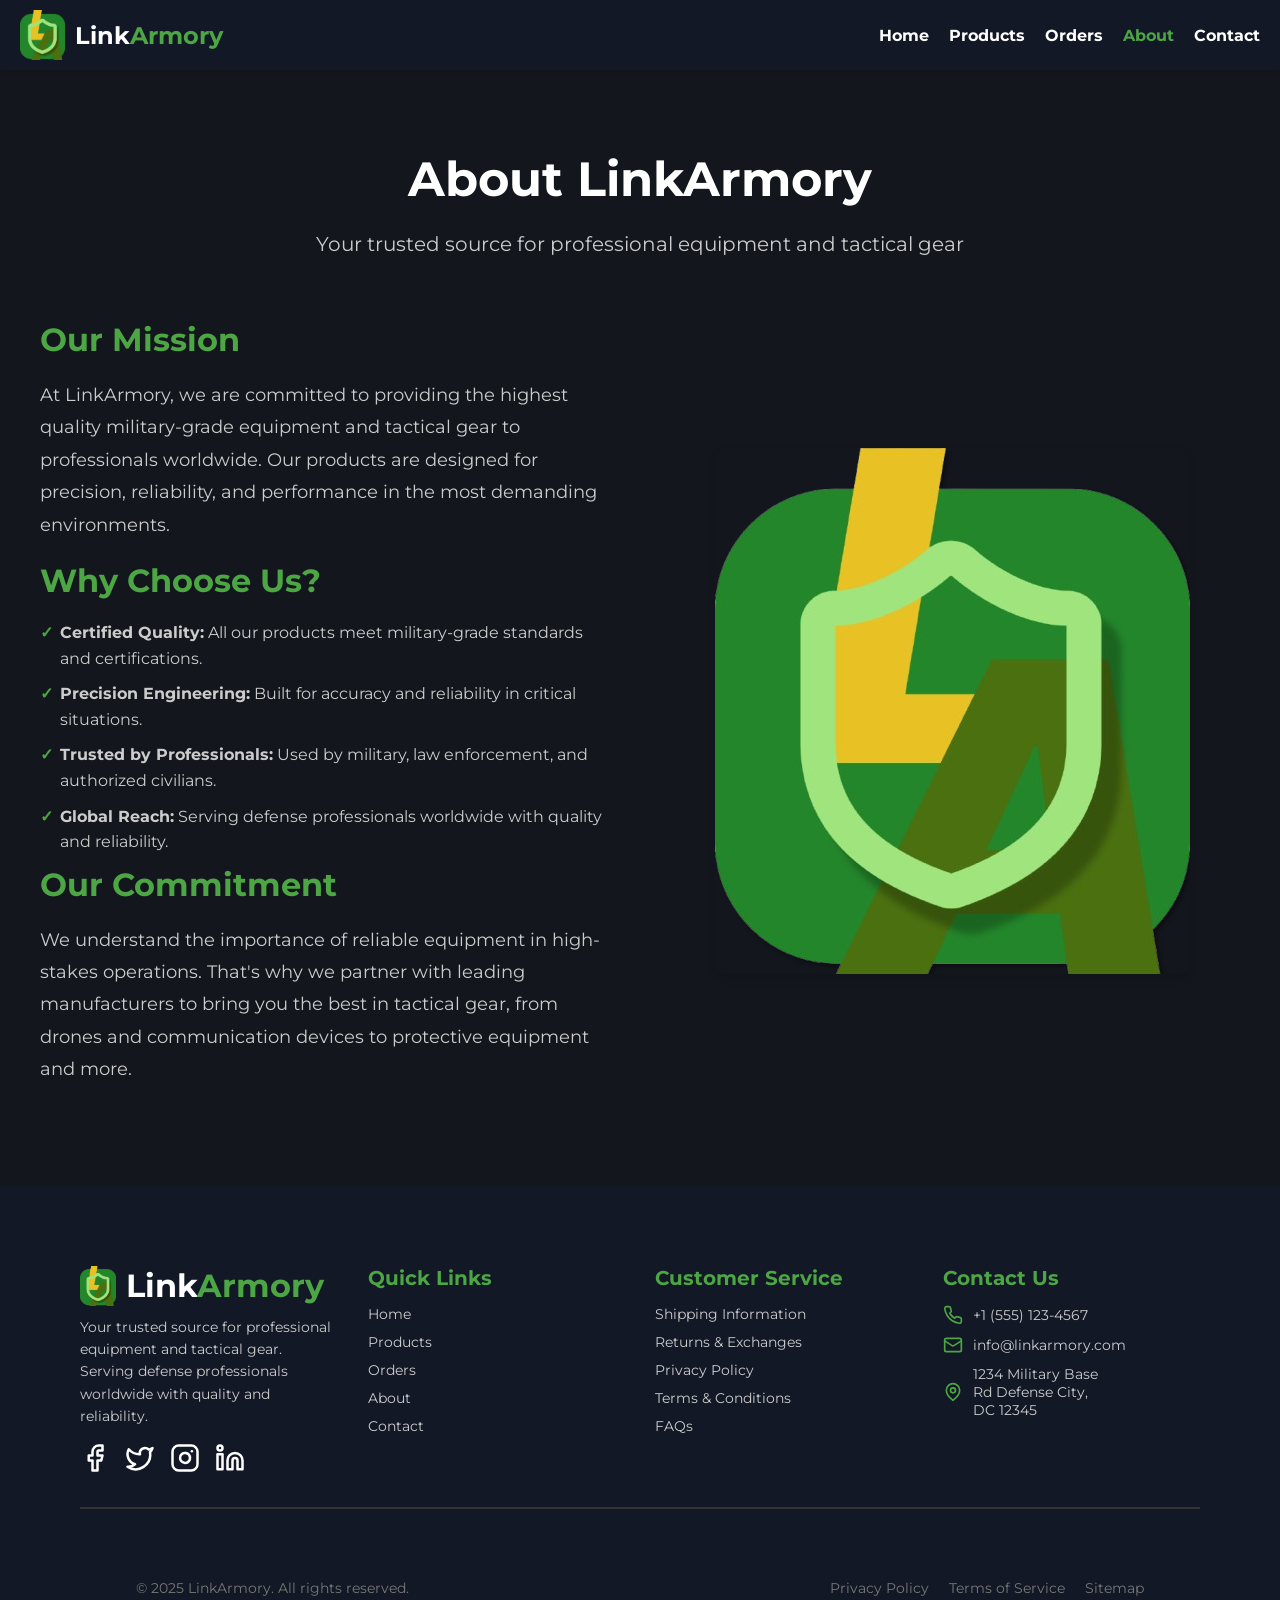
==== About.html @ ebdad71a "Updated Web" ====
<!DOCTYPE html>
<html lang="en">

<head>
    <meta charset="UTF-8">
    <meta name="viewport" content="width=device-width, initial-scale=1.0">
    <title>About - LinkArmory</title>
    <link rel="stylesheet" href="styles.css">
    <link rel="stylesheet" href="utility.css">
    <link rel="stylesheet" href="About.css">
</head>

<body>
    <nav class="navBar">
        <div class="logo">
            <img src="assets/Logo.png" alt="">
            <h1>Link<b>Armory</b></h1>
        </div>

        <!-- DESKTOP NAVIGATION MENU -->

        <ul class="nav-links">
            <li><a href="index.html">Home</a></li>
            <li><a href="Products.html">Products</a></li>
            <li><a href="Orders.html">Orders</a></li>
            <li><a href="About.html">About</a></li>
            <li><a href="Contact.html">Contact</a></li>
        </ul>

        <!-- MOBILE NAVIGATION MENU -->

        <ul class="mobile-nav-links">
            <li><a href="index.html">Home</a></li>
            <li><a href="Products.html">Products</a></li>
            <li><a href="Orders.html">Orders</a></li>
            <li><a href="About.html">About</a></li>
            <li><a href="Contact.html">Contact</a></li>
        </ul>

    </nav>

    <main class="aboutMain">
        <section class="aboutHero">
            <h1>About LinkArmory</h1>
            <p>Your trusted source for professional equipment and tactical gear</p>
        </section>

        <section class="aboutContent">
            <div class="aboutText">
                <h2>Our Mission</h2>
                <p>At LinkArmory, we are committed to providing the highest quality military-grade equipment and tactical gear to professionals worldwide. Our products are designed for precision, reliability, and performance in the most demanding environments.</p>

                <h2>Why Choose Us?</h2>
                <ul>
                    <li><strong>Certified Quality:</strong> All our products meet military-grade standards and certifications.</li>
                    <li><strong>Precision Engineering:</strong> Built for accuracy and reliability in critical situations.</li>
                    <li><strong>Trusted by Professionals:</strong> Used by military, law enforcement, and authorized civilians.</li>
                    <li><strong>Global Reach:</strong> Serving defense professionals worldwide with quality and reliability.</li>
                </ul>

                <h2>Our Commitment</h2>
                <p>We understand the importance of reliable equipment in high-stakes operations. That's why we partner with leading manufacturers to bring you the best in tactical gear, from drones and communication devices to protective equipment and more.</p>
            </div>
            <div class="aboutImage">
                <img src="assets/Logo.png" alt="LinkArmory Logo">
            </div>
        </section>
    </main>

    <footer class="footer">
        <div class="footerContent">
            <div class="footerSection">
                <div class="logo">
                    <img src="assets/Logo.png" alt="">
                    <h1>Link<b>Armory</b></h1>
                </div>
                <p>Your trusted source for professional equipment and tactical gear. Serving defense
                    professionals worldwide with quality and reliability.</p>
                <div class="mediahandles">
                    <a href="#"><img src="assets/facebook.svg" alt="Facebook"></a>
                    <a href="#"><img src="assets/twitter.svg" alt="Twitter"></a>
                    <a href="#"><img src="assets/instagram.svg" alt="Instagram"></a>
                    <a href="#"><img src="assets/linkedin.svg" alt="LinkedIn"></a>
                </div>
            </div>
            <div class="footerSection">
                <h2>Quick Links</h2>
                <ul>
                    <li><a href="index.html">Home</a></li>
                    <li><a href="Products.html">Products</a></li>
                    <li><a href="Orders.html">Orders</a></li>
                    <li><a href="About.html">About</a></li>
                    <li><a href="Contact.html">Contact</a></li>
                </ul>
            </div>
            <div class="footerSection">
                <h2>Customer Service</h2>
                <ul>
                    <li><a href="#">Shipping Information</a></li>
                    <li><a href="#">Returns & Exchanges</a></li>
                    <li><a href="#">Privacy Policy</a></li>
                    <li><a href="#">Terms & Conditions</a></li>
                    <li><a href="#">FAQs</a></li>
                </ul>
            </div>
            <div class="footerSection">
                <h2>Contact Us</h2>
                <ul>
                    <li><img src="assets/phone.svg" alt="">+1 (555) 123-4567</li>
                    <li><img src="assets/email.svg" alt="">info@linkarmory.com</li>
                    <li><img src="assets/location.svg" alt="">1234 Military Base Rd Defense City, DC 12345</li>
                </ul>
            </div>
        </div>
        <div class="splitFooter"></div>
        <div class="footerBottom">
            <p>&copy; 2025 LinkArmory. All rights reserved.</p>
            <div class="footerLinks">
                <a href="#">Privacy Policy</a>
                <a href="#">Terms of Service</a>
                <a href="#">Sitemap</a>
            </div>
        </div>
    </footer>

    <script src="nav.js"></script>

</body>

</html>
---- styles.css ----
@import url('https://fonts.googleapis.com/css2?family=Montserrat:wght@400;600;800&display=swap');


:root {
    --background-color: #121826;
    --card-color: #1b2237;
    --upbackground-color: #13161c;
    --Logofont-color: #4ca644;
    --font-color: #ffffff;
}

* {
    margin: 0;
    padding: 0;
    list-style: none;
}

body {
    /* font-family: Arial, Helvetica, sans-serif; */
    font-family: 'Montserrat', sans-serif;
    background-color: #071a01;
    color: var(--font-color);
    /* line-height: 1.6; */
}

.navBar {
    background-color: var(--background-color);
    color: var(--font-color);
    padding: 10px 20px;
    display: flex;
    position: sticky;
    top: 0;
    z-index: 1;
    justify-content: space-evenly;
    align-items: center;
    box-shadow: 0 2px 4px rgba(0, 0, 0, 0.1);
    cursor: context-menu;
}

.logo {
    display: flex;
    align-items: center;
}

.logo img {
    height: 50px;
    margin-right: 10px;
}

.logo h1 b {
    color: var(--Logofont-color);
}

.navBar .nav-links {
    display: flex;
    gap: 40px;
    list-style: none;
}

.navBar .nav-links li a {
    color: var(--font-color);
    text-decoration: none;
    font-weight: bold;
    transition: color 0.3s;
}

.navBar .nav-links li a:hover {
    color: var(--Logofont-color);
    transition: all 0.3s ease;
    /* text-decoration: underline; */
}

.navBar .nav-links li a.active {
    color: var(--Logofont-color);
}

.navBar .nav-links li a.active:hover {
    color: var(--Logofont-color);
}


.navBar .nav-icons {
    display: flex;
    align-items: center;
    gap: 20px;
    list-style: none;
}

.navBar .nav-icons li a {
    color: var(--font-color);
    text-decoration: none;
    font-weight: bold;
    transition: color 0.3s;
}

.navBar .nav-icons .Icon {
    cursor: pointer;

}

.navBar .nav-icons .Icon:hover {
    scale: 1.2;
    transition: all 0.3s ease;
}

.navBar .nav-icons .searchIcon {
    /* width: 10vw; */
    display: flex;
    align-items: center;
    gap: 10px;
    background-color: transparent;
    border: none;
    cursor: pointer;

}

.navBar .nav-icons .searchInput {
    background-color: transparent;
    border: 2px solid var(--Logofont-color);
    color: var(--font-color);
    padding: 6px 10px;
    border-radius: 20px;
    font-size: 14px;
    width: 200px;
    transition: width 0.4s ease-in-out;
}

.navBar .nav-icons .searchInput:focus {
    width: 300px;
    outline: none;
    border: 2px solid #09820d;
    transition: width 0.4s ease-in-out;

}

.navBar .nav-icons .addToCart {
    display: flex;
    align-items: center;
    cursor: pointer;
    position: relative;
}

.navBar .nav-icons .cartValue {
    background-color: var(--Logofont-color);
    color: var(--font-color);
    border: none;
    border-radius: 50%;
    width: 20px;
    height: 20px;
    font-size: 12px;
    font-weight: bold;
    display: flex;
    align-items: center;
    justify-content: center;
    position: relative;
    top: -10px;
    left: -10px;
}


.navBar .nav-icons .button {
    background-color: var(--Logofont-color);
    color: var(--font-color);
    border: 2px solid var(--Logofont-color);
    padding: 10px 20px;
    border-radius: 20px;
    display: flex;
    align-items: center;
    gap: 10px;
    cursor: pointer;
    font-weight: bold;
    transition: background-color 0.3s;
}

.navBar .nav-icons .button:hover {
    background-color: #09820d;
    border: 2px solid #09820d;
}

.nav-icons .loginBtn {
    height: 1.7rem;
    cursor: pointer;
    display: none;
}

.nav-icons .loginBtn img:hover {
    scale: 1.2;
    transition: all 0.3s ease;
}

.nav-icons .profileLogo img {
    height: 1.7rem;
    cursor: pointer;
}

.nav-icons .profileLogo img:hover {
    scale: 1.1;
    transition: all 0.3s ease;
}




.navBar .mobile-nav-links {
    display: none;
}

.navBar .mobile-nav-links li a {
    color: var(--font-color);
    text-decoration: none;
    font-weight: bold;
    transition: color 0.3s;
}

.navBar .mobile-nav-links li a:hover {
    color: var(--Logofont-color);
    transition: all 0.3s ease;
    /* text-decoration: underline; */
}

.navBar .mobile-nav-links li a.active {
    color: var(--Logofont-color);
}

.navBar .mobile-nav-links li a.active:hover {
    color: var(--Logofont-color);
}





@media (max-width: 1400px) {
    .navBar {
        justify-content: space-between;
    }

    .navBar .nav-links {
        display: flex;
        gap: 20px;
    }

    .navBar .nav-icons {
        display: flex;
        align-items: center;
        gap: 10px;
    }

}


@media (max-width: 1260px) {

    .navBar .nav-icons .button {
        padding: 8px 14px;
        gap: 8px;

    }

}



@media (max-width: 1185px) {
    .navBar .nav-links {
        display: none;
    }

    .navBar .mobile-nav-links {
        display: flex;
        /* flex-direction: column; */
        justify-content: center;
        align-items: center;
        gap: 2rem;
        position: absolute;
        top: 98%;
        right: 0;
        transform: translateX(0%);
        /* opacity: 1; */
        width: 100%;
        background-color: var(--background-color);
        padding: 20px 0;
        box-shadow: 0 4px 8px rgba(0, 0, 0, 0.1);
        transition: all 0.5s ease-in-out;
    }
}




@media (max-width: 900px) {

    .navBar .nav-icons .button {
        display: none;
    }

    .nav-icons .searchIcon,
    .addToCart {
        transform: translateX(30px);
    }

    .nav-icons .loginBtn {
        display: block;

    }

}

@media (max-width: 668px) {
    .navBar .nav-icons .searchInput {
        display: none;
    }
}

@media (max-width: 480px) {
    .navBar {
        align-items: flex-start;
    }

    .navBar .nav-links {
        flex-direction: column;
        gap: 20px;
        margin-top: 10px;
    }

    .navBar .logo img {
        height: 35px;
    }

    .navBar .logo h1 {
        font-size: 25px;
    }

    .navBar .nav-icons {
        margin-top: 10px;
        gap: 20px;
    }

    .navBar .nav-icons {
        display: flex;
        align-items: center;
        gap: 10px;
    }

    .navBar .mobile-nav-links {
        gap: 1.3rem;
    }

}


@media (max-width: 465px) {
    .navBar .mobile-nav-links {
        gap: 1rem;
        padding: 20px 0;
    }
}






.Background {
    background-image: url("assets/background.png");
    height: 100%;
    width: 100%;
    position: relative;
    filter: opacity(0.9);
    /* z-index: -1; */
    background-position: center center;
    background-size: max(2000px, 100%);
    background-repeat: no-repeat;
}

.Background .box {
    height: 100%;
    width: 100%;
    opacity: 0.65;
    position: absolute;
    left: 0;
    top: 0;
    z-index: -1;
    background-color: black;
}

.Background .content {
    /* position: absolute;
    top: 50%;
    left: 50%;
    transform: translate(-50%, -50%);
    text-align: center;
    padding: 20px; */
    width: 45%;
    margin: auto;
    padding-top: 5%;
    text-align: center;
    color: var(--font-color);
    /* position: relative; */
    /* z-index: 10; */
}

.Background .content button {
    background-color: transparent;
    border: 1px solid gray;
    border-radius: 20px;
    color: var(--font-color);
    font-size: 16px;
    display: flex;
    align-items: center;
    gap: 10px;
    padding: 6px 20px;
    margin: auto;
    /* margin-bottom: 20px; */
}

.Background .content h1 {
    font-size: 60px;
    margin: 20px 0;
    line-height: 0.9;
    display: flex;
    flex-direction: column;
    /* filter: brightness(1.3); */
}

.Background .content h1 b {
    color: var(--Logofont-color);
}

.Background .content p {
    font-size: 20px;
    line-height: 1.8;
}

.Background .content .bigBtns {
    display: flex;
    gap: 20px;
    justify-content: center;
    margin-top: 30px;
}

.Background .content .bigBtns a {
    text-decoration: none;
}

.Background .content .bigBtns .bigBtn {
    background-color: var(--Logofont-color);
    border: 2px solid var(--Logofont-color);
    padding: 12px 30px;
    border-radius: 6px;
    font-size: 18px;
    font-weight: bolder;
    color: var(--font-color);
    cursor: pointer;
    display: flex;
    align-items: center;
    gap: 10px;
    transition: background-color 0.3s;
}

.Background .content .bigBtns .b3 {
    background-color: transparent;
    border: 2px solid var(--Logofont-color);
    color: var(--Logofont-color);
}

.Background .content .bigBtns .bigBtn:hover {
    background-color: #09820d;
    border: 2px solid #09820d;
    transition: all 0.3s ease;
    scale: 1.05;
}

.Background .content .bigBtns .b3:hover {
    background-color: var(--Logofont-color);
    border: 2px solid var(--Logofont-color);
    color: var(--font-color);
    transition: all 0.3s ease;
    scale: 1.05;
}

.Background .cards {
    display: flex;
    justify-content: center;
    margin-top: 50px;
    width: 100%;
    padding-bottom: 5%;
}

.Background .cards ul {
    display: flex;
    list-style: none;
}

.Background .cards ul li {
    background-color: #2239724a;
    border-radius: 10px;
    padding: 20px;
    width: 250px;
    margin: 0 10px;
    text-align: center;
    box-shadow: 0 4px 8px rgba(0, 0, 0, 0.1);
    transition: transform 0.3s, box-shadow 0.3s;
}

.Background .cards ul li:hover {
    transform: translateY(-10px);
    box-shadow: 0 8px 16px rgba(0, 0, 0, 0.2);
}

.Background .cards ul li img {
    height: 60px;
    margin-bottom: 15px;
}

.Background .cards ul li h2 {
    font-size: 20px;
    margin-bottom: 10px;
}

.Background .cards ul li p {
    font-size: 14px;
    width: 93%;
    line-height: 1.6;
    color: #cccccc;
}





@media (max-width: 930px) {
    .Background .cards ul li {
        width: 230px;
    }
}

@media (max-width: 875px) {
    .Background .cards ul li {
        padding: 18px;
        width: 210px;
    }

    .Background .cards ul li img {
        height: 50px;
        margin-bottom: 15px;
    }

    .Background .cards ul li h2 {
        font-size: 18px;
        margin-bottom: 10px;
    }

    .Background .cards ul li p {
        font-size: 12px;
        width: 93%;
        line-height: 1.6;
        color: #cccccc;
    }
}


@media (max-width: 832px) {
    .Background .content .bigBtns .bigBtn {
        padding: 10px 25px;
        font-size: 18px;
        gap: 10px;

    }
}


@media (max-width: 790px) {
    .Background .content {
        width: 80%;
        padding-top: 30%;
    }

    .Background .content p {
        font-size: 16px;
    }

    .Background .cards {
        flex-direction: column;
        align-items: center;
        justify-content: center;
        text-align: center;
    }

    .Background .cards ul {
        flex-direction: column;
        justify-content: center;
        align-items: center;
        text-align: center;
    }

    .Background .cards ul li {
        width: 80%;
        margin: 10px 0;
    }
}


@media (max-width: 394px) {
    .Background .content .bigBtns .bigBtn {
        padding: 8px 20px;
        font-size: 18px;
        gap: 10px;

    }
}





.separation {
    position: relative;
    z-index: -1;
    height: 5px;
    box-shadow: rgba(23, 114, 29, 0.5) 2px 4px 20px 13px;
    background: linear-gradient(to right, rgb(20, 54, 19) 16%, rgb(24, 181, 53), rgb(20, 152, 53), rgb(32, 181, 47), rgb(19, 52, 24) 84%);
}


.mainContent {
    display: flex;
    flex-direction: column;
    align-items: center;
    position: relative;
    padding: 80px 20px;
    text-align: center;
}

.mainContent .header {
    width: 44%;
    margin: auto;
    margin-bottom: 80px;
    /* position: relative; */
}

.mainContent .header h1 {
    font-size: 36px;
    margin-bottom: 20px;
}
.mainContent .header h1 b {
    color: var(--Logofont-color);
}

.mainContent .header p {
    font-size: 18px;
    line-height: 1.6;
    color: #858484;
}





.mainContent .products {
    display: flex;
    justify-content: center;
    flex-wrap: wrap;
    gap: 30px;
    margin-top: 40px;
    width: 81%;
    margin: auto;
}

.mainContent .products .cards {
    list-style: none;
    display: flex;
    gap: 30px;
    flex-wrap: wrap;
    justify-content: center;
    /* align-items: center; */
}

.mainContent .products .cards .information {
    position: relative;
    background-color: var(--card-color);
    border-radius: 10px;
    padding: 20px;
    width: 250px;
    box-shadow: 0 4px 8px rgba(0, 0, 0, 0.1);
    transition: transform 0.3s, box-shadow 0.3s;
    display: flex;
    flex-direction: column;
    justify-content: space-between;
}

.mainContent .products .cards .information:hover {
    transform: translateY(-10px);
    box-shadow: 0 8px 16px rgba(0, 0, 0, 0.2);
}

.mainContent .products .cards .information .imageContainer {
    display: flex;
    gap: 10px;
    overflow-x: auto;
    margin-bottom: 15px;
    scroll-behavior: smooth;
    scrollbar-width: none;
    cursor: context-menu;
}

.mainContent .products .cards .information .imageContainer::-webkit-scrollbar {
    display: none;
}

.mainContent .products .cards .information .imageContainer img {
    width: 100%;
    border-radius: 10px;
    cursor: pointer;
    transition: transform 0.3s;
}

.mainContent .products .cards .information .imageContainer img:hover {
    transform: scale(1.05);
    transition: all 0.3s ease;
}

.mainContent .products .cards .information .category {
    background-color: var(--Logofont-color);
    color: var(--font-color);
    padding: 4px 10px;
    border-radius: 10px;
    font-size: 12px;
    position: absolute;
    top: 20px;
    left: 20px;
}

.mainContent .products .cards .information .productName {
    font-size: 20px;
    margin-bottom: 10px;
}

.mainContent .products .cards .information .productRatung {
    color: #f0ad4e;
    margin-bottom: 10px;
}

.mainContent .products .cards .information .productDescription {
    font-size: 14px;
    line-height: 1.6;
    color: #cccccc;
    margin-bottom: 15px;
}

.mainContent .products .cards .information .productPriceElement {
    display: flex;
    justify-content: center;
    /* align-items: center; */
    gap: 10px;
    margin-bottom: 15px;
}

.mainContent .products .cards .information .productPriceElement .productPrice {
    font-size: 2em;
    font-weight: bold;
    color: var(--Logofont-color);
}

.mainContent .products .cards .information .productPriceElement .productMRP {
    font-size: 1em;
    color: #e0dfdf;
    text-decoration: line-through;
}

.mainContent .products .cards .information .productPriceElement .productDiscount {
    font-size: 0.6em;
    color: var(--Logofont-color);
}

.mainContent .products .cards .information .productQuantityElement {
    display: flex;
    justify-content: space-evenly;
    align-items: center;
    gap: 10px;
    margin-bottom: 15px;
}

.mainContent .products .cards .information .productQuantityElement label {
    font-size: 1.3em;
}

.mainContent .products .cards .information .productQuantityElement .stockElement {
    display: flex;
    gap: 15px;
    align-items: center;
    font-size: 1.5em;
}

.mainContent .products .cards .information .productQuantityElement .stockElement button {
    background-color: transparent;
    border: none;
    border: 1px solid var(--Logofont-color);
    color: var(--Logofont-color);
    width: 30px;
    border-radius: 6px;
    cursor: pointer;
    font-size: 1em;
    font-weight: bold;
    transition: background-color 0.3s;
}

.mainContent .products .cards .information .productQuantityElement .stockElement button:hover {
    background-color: var(--Logofont-color);
    color: var(--font-color);
    transition: all 0.3s ease;
    scale: 1.1;
}

.mainContent .products .cards .information .addToCartBtn {
    background-color: var(--Logofont-color);
    border: 2px solid var(--Logofont-color);
    padding: 10px 20px;
    border-radius: 6px;
    font-size: 16px;
    font-weight: bolder;
    color: var(--font-color);
    cursor: pointer;
    transition: background-color 0.3s;
}

.mainContent .products .cards .information .addToCartBtn:hover {
    background-color: #09820d;
    border: 2px solid #09820d;
    transition: all 0.3s ease;
    scale: 1.05;
}








.mainContent .viewMore {
    margin: 80px;
    text-align: center;

}

.mainContent .viewMore a {
    text-decoration: none;
    color: var(--font-color);
}

.mainContent .viewMore .viewBtn {
    background-color: transparent;
    border: 2px solid var(--Logofont-color);
    padding: 12px 30px;
    border-radius: 6px;
    font-size: 18px;
    font-weight: bolder;
    color: var(--Logofont-color);
    cursor: pointer;
    display: flex;
    align-items: center;
    gap: 10px;
    transition: background-color 0.3s;
}

.mainContent .viewMore .viewBtn:hover {
    background-color: #09820d;
    border: 2px solid #09820d;
    color: var(--font-color);
    transition: all 0.3s ease;
    scale: 1.05;
}



.describeBox {
    background-color: var(--upbackground-color);
    padding: 60px 20px;
    text-align: center;
}

.describeBox .describeContent {
    width: 70%;
    margin: auto;
}

.describeBox .describeContent .head {
    margin-bottom: 30px;
}

.describeBox .describeContent h1 {
    font-size: 36px;
    margin-bottom: 20px;
}

.describeBox .describeContent p {
    font-size: 18px;
    line-height: 1.6;
    color: #858484;
    margin-bottom: 30px;
}

.describeBox .describeContent ul {
    list-style: none;
    display: flex;
    gap: 30px;
    flex-wrap: wrap;
    justify-content: center;
}

.describeBox .describeContent ul li {
    /* background-color: var(--card-color); */
    border-radius: 10px;
    padding: 20px;
    width: 220px;
    box-shadow: 0 4px 8px rgba(0, 0, 0, 0.1);
    transition: transform 0.3s, box-shadow 0.3s;
    text-align: center;
}

.describeBox .describeContent ul li:hover {
    transform: translateY(-10px);
    box-shadow: 0px 0px 15px 14px var(--card-color);
    filter: brightness(1.2);
}

.describeBox .describeContent ul li button {
    background-color: transparent;
    border: none;
    cursor: pointer;
    margin-bottom: 15px;
}

.describeBox .describeContent ul li button img {
    height: 60px;
}

.describeBox .describeContent ul li h2 {
    font-size: 20px;
    margin-bottom: 10px;
}

.describeBox .describeContent ul li p {
    font-size: 14px;
    line-height: 1.6;
    color: #cccccc;
}

@media (max-width: 768px) {
    .mainContent .header {
        width: 90%;
    }

    .mainContent .header h1 {
        font-size: 28px;
    }

    .mainContent .header p {
        font-size: 16px;
    }

    .mainContent .products ul li {
        width: 80%;
    }

    .describeBox .describeContent {
        width: 90%;
    }

    .describeBox .describeContent h1 {
        font-size: 3em;
    }

    .describeBox .describeContent p {
        font-size: 16px;
    }

    .describeBox .describeContent ul li {
        width: 80%;
    }
}





.footer {
    background-color: var(--background-color);
    color: var(--font-color);
    /* height: 40vh; */
    padding: 80px;
    display: flex;
    justify-content: space-around;
    flex-wrap: wrap;
    gap: 30px;
    text-align: left;
}

.footer .footerContent {
    width: 100%;
    display: flex;
    justify-content: space-around;
    flex-wrap: wrap;
    gap: 30px;
}

.footer .footerContent .footerSection {
    flex: 1;
    min-width: 200px;
}

.footer .footerContent .footerSection .logo {
    display: flex;
    align-items: center;
    margin-bottom: 10px;
}

.footer .footerContent .footerSection .logo img {
    height: 40px;
    margin-right: 10px;
}

.footer .footerContent .footerSection .logo h1 b {
    color: var(--Logofont-color);
}

.footer .footerContent .footerSection h2 {
    color: var(--Logofont-color);
    font-size: 20px;
    margin-bottom: 15px;
}

.footer .footerContent .footerSection p {
    font-size: 14px;
    line-height: 1.6;
    color: #cccccc;
    margin-bottom: 15px;
}

.footer .footerContent .footerSection .mediahandles {
    display: flex;
    gap: 15px;
    margin-top: 10px;
}

.footer .footerContent .footerSection .mediahandles a img {
    height: 30px;
    filter: brightness(0) invert(1);
    transition: filter 0.3s;
}

.footer .footerContent .footerSection .mediahandles a img:hover {
    filter: brightness(0) invert(0.3) sepia(1) hue-rotate(90deg) saturate(5);
}

.footer .footerContent .footerSection ul {
    list-style: none;
    padding: 0;
}

.footer .footerContent .footerSection ul li {
    margin-bottom: 10px;
    display: flex;
    align-items: center;
    /* gap: 10px; */
    font-size: 14px;
    width: 13vw;
    color: #cccccc;
}

.footer .footerContent .footerSection ul li a {
    color: #cccccc;
    text-decoration: none;
    transition: color 0.3s;
}

.footer .footerContent .footerSection ul li a:hover {
    color: var(--Logofont-color);
    text-decoration: underline;
}

.footer .footerContent .footerSection ul li img {
    height: 20px;
    margin-right: 10px;
    /* filter: brightness(0) invert(1); */
    vertical-align: middle;
}

@media (max-width: 768px) {
    .footer .footerContent {
        flex-direction: column;
        align-items: center;
        text-align: center;
    }

    .footer .footerContent .footerSection {
        min-width: 100%;
    }

    .footer .footerContent .footerSection ul {
        padding: 0;
        text-align: center;
    }

    .footer .footerContent .footerSection ul li {
        justify-content: center;
        width: auto;
    }

    .footer .footerContent .footerSection ul li img {
        margin-right: 5px;
    }

}

@media (max-width: 480px) {

    .Background .content {
        width: 90%;
        padding-top: 40%;
    }

    .Background .content h1 {
        font-size: 3em;
    }

    .Background .content p {
        font-size: 14px;
    }

    .Background .cards ul li {
        width: 90%;
        margin: 10px 0;
    }

    .mainContent .header {
        width: 90%;
    }

    .mainContent .header h1 {
        font-size: 24px;
    }

    .mainContent .header p {
        font-size: 14px;
    }

    .mainContent .products ul li {
        width: 90%;
    }

    .describeBox .describeContent {
        width: 90%;
    }

    .describeBox .describeContent h1 {
        font-size: 24px;
    }

    .describeBox .describeContent p {
        font-size: 14px;
    }

    .describeBox .describeContent ul li {
        width: 90%;
    }
}

@media (max-width: 360px) {
    .navBar .logo h1 {
        font-size: 18px;
    }

    .navBar .nav-links li {
        font-size: 14px;
    }

    .navBar .nav-icons .button,
    .navBar .nav-icons .b2 {
        padding: 6px 12px;
        font-size: 14px;
    }

    .Background .content h1 {
        font-size: 20px;
    }

    .Background .content p {
        font-size: 12px;
    }

    .Background .content .bigBtns .bigBtn,
    .Background .content .bigBtns .b3 {
        padding: 10px 20px;
        font-size: 16px;
    }

    .Background .cards ul li {
        width: 100%;
    }

    .mainContent .header h1 {
        font-size: 20px;
    }

    .mainContent .header p {
        font-size: 12px;
    }

    .mainContent .products ul li {
        width: 100%;
    }

    .describeBox .describeContent h1 {
        font-size: 20px;
    }

    .describeBox .describeContent p {
        font-size: 14px;
    }

    .describeBox .describeContent ul li {
        width: 100%;
    }
}

.splitFooter {
    background-color: var(--background-color);
    color: var(--font-color);
    text-align: center;
    width: 100%;
    padding: 20px;
    font-size: 14px;
    border-top: 2px solid #333;
}

.footer .footerBottom {
    width: 90%;
    font-size: 14px;
    display: flex;
    justify-content: space-between;
    text-align: center;
    color: #777;
}

.footer .footerBottom .footerLinks {
    display: flex;
    gap: 20px;
}

.footer .footerBottom a {
    color: #777;
    text-decoration: none;
    transition: color 0.3s;
}

.footer .footerBottom a:hover {
    color: var(--Logofont-color);
    text-decoration: underline;
}


@media (max-width: 480px) {
    .footer .footerBottom {
        flex-direction: column;
        gap: 10px;
    }

    .footer .footerBottom .footerLinks {
        justify-content: center;
        flex-wrap: wrap;
    }

    .footer .footerBottom .footerLinks a {
        font-size: 12px;
    }
}
---- utility.css ----
.button {
    background-color: var(--Logofont-color);
    color: var(--font-color);
    border: 2px solid var(--Logofont-color);
    padding: 10px 20px;
    border-radius: 20px;
    display: flex;
    align-items: center;
    gap: 10px;
    cursor: pointer;
    font-weight: bold;
    transition: background-color 0.3s;
}

.button:hover {
    background-color: #09820d;
    border: 2px solid #09820d;
}

a {
    text-decoration: none;
}








/* Custom Styles for aesthetic and structure */

.productMRP {
    text-decoration: line-through;
    color: #9ca3af;
    /* Gray-400 */
}

.cards {
    /* Ensures cards are positioned correctly within the grid */
    display: contents;
}

/* Style for the button clicks */
.cartlncrement:active,
.cartDecrement:active,
.slider-btn:active {
    transform: scale(0.95);
}

/* Fixes button alignment for the slider */
.slider-btn {
    line-height: 1;
    /* Prevents button height from affecting positioning */
}

/* The slide element must prevent shrinking and occupy the full width of the container */
.productSlide {
    flex-shrink: 0;
    width: 100%;
    /* Important: Each slide takes 100% of the visible container width */
}

/* Apply transition to the wrapper for smooth sliding */
.slidesWrapper {
    transition: transform 0.3s ease-in-out;
}



/* General Layout and Typography */


/* Ensures dynamic cards flow correctly within the grid container in the HTML */
.cards {
    display: contents; 
}

/* Override for the MRP text */
.productMRP {
    text-decoration: line-through;
    color: #9ca3af; /* Gray-400 */
}

/* --- Interactive Element Styles --- */

/* Provides a visual feedback effect for all interactive buttons */
.cartlncrement:active, 
.cartDecrement:active, 
.slider-btn:active {
    transform: scale(0.95);
}

/* Fixes vertical alignment issue for the chevron icons */
.slider-btn {
    line-height: 1;
}

/* --- Image Slider Specific Styles --- */

/* Ensures each image slide prevents shrinking and takes up 100% of the image container's width */
.productSlide {
    flex-shrink: 0;
    width: 100%; 
}

/* Applies a smooth animation effect when the slidesWrapper is horizontally translated */
.slidesWrapper {
    transition: transform 0.3s ease-in-out;
}
---- About.css ----
.aboutMain {
    padding: 80px 20px;
    text-align: center;
    background-color: var(--upbackground-color);
}

.aboutHero {
    margin-bottom: 60px;
}

.aboutHero h1 {
    font-size: 48px;
    margin-bottom: 20px;
    color: var(--font-color);
}

.aboutHero p {
    font-size: 20px;
    color: #cccccc;
    line-height: 1.6;
}

.aboutContent {
    display: flex;
    justify-content: space-between;
    align-items: center;
    max-width: 1200px;
    margin: 0 auto;
    gap: 50px;
}

.aboutText {
    flex: 1;
    text-align: left;
}

.aboutText h2 {
    font-size: 32px;
    margin-bottom: 20px;
    color: var(--Logofont-color);
}

.aboutText p {
    font-size: 18px;
    line-height: 1.8;
    color: #cccccc;
    margin-bottom: 20px;
}

.aboutText ul {
    list-style: none;
    padding: 0;
}

.aboutText ul li {
    font-size: 16px;
    line-height: 1.6;
    color: #cccccc;
    margin-bottom: 10px;
    padding-left: 20px;
    position: relative;
}

.aboutText ul li::before {
    content: "✓";
    color: var(--Logofont-color);
    font-weight: bold;
    position: absolute;
    left: 0;
}

.aboutImage {
    flex: 1;
    text-align: center;
}

.aboutImage img {
    max-width: 100%;
    height: auto;
    border-radius: 10px;
    box-shadow: 0 4px 8px rgba(0, 0, 0, 0.1);
}

@media (max-width: 768px) {
    .aboutContent {
        flex-direction: column;
        text-align: center;
    }

    .aboutText {
        text-align: center;
    }

    .aboutHero h1 {
        font-size: 36px;
    }

    .aboutHero p {
        font-size: 18px;
    }

    .aboutText h2 {
        font-size: 28px;
    }

    .aboutText p {
        font-size: 16px;
    }
}
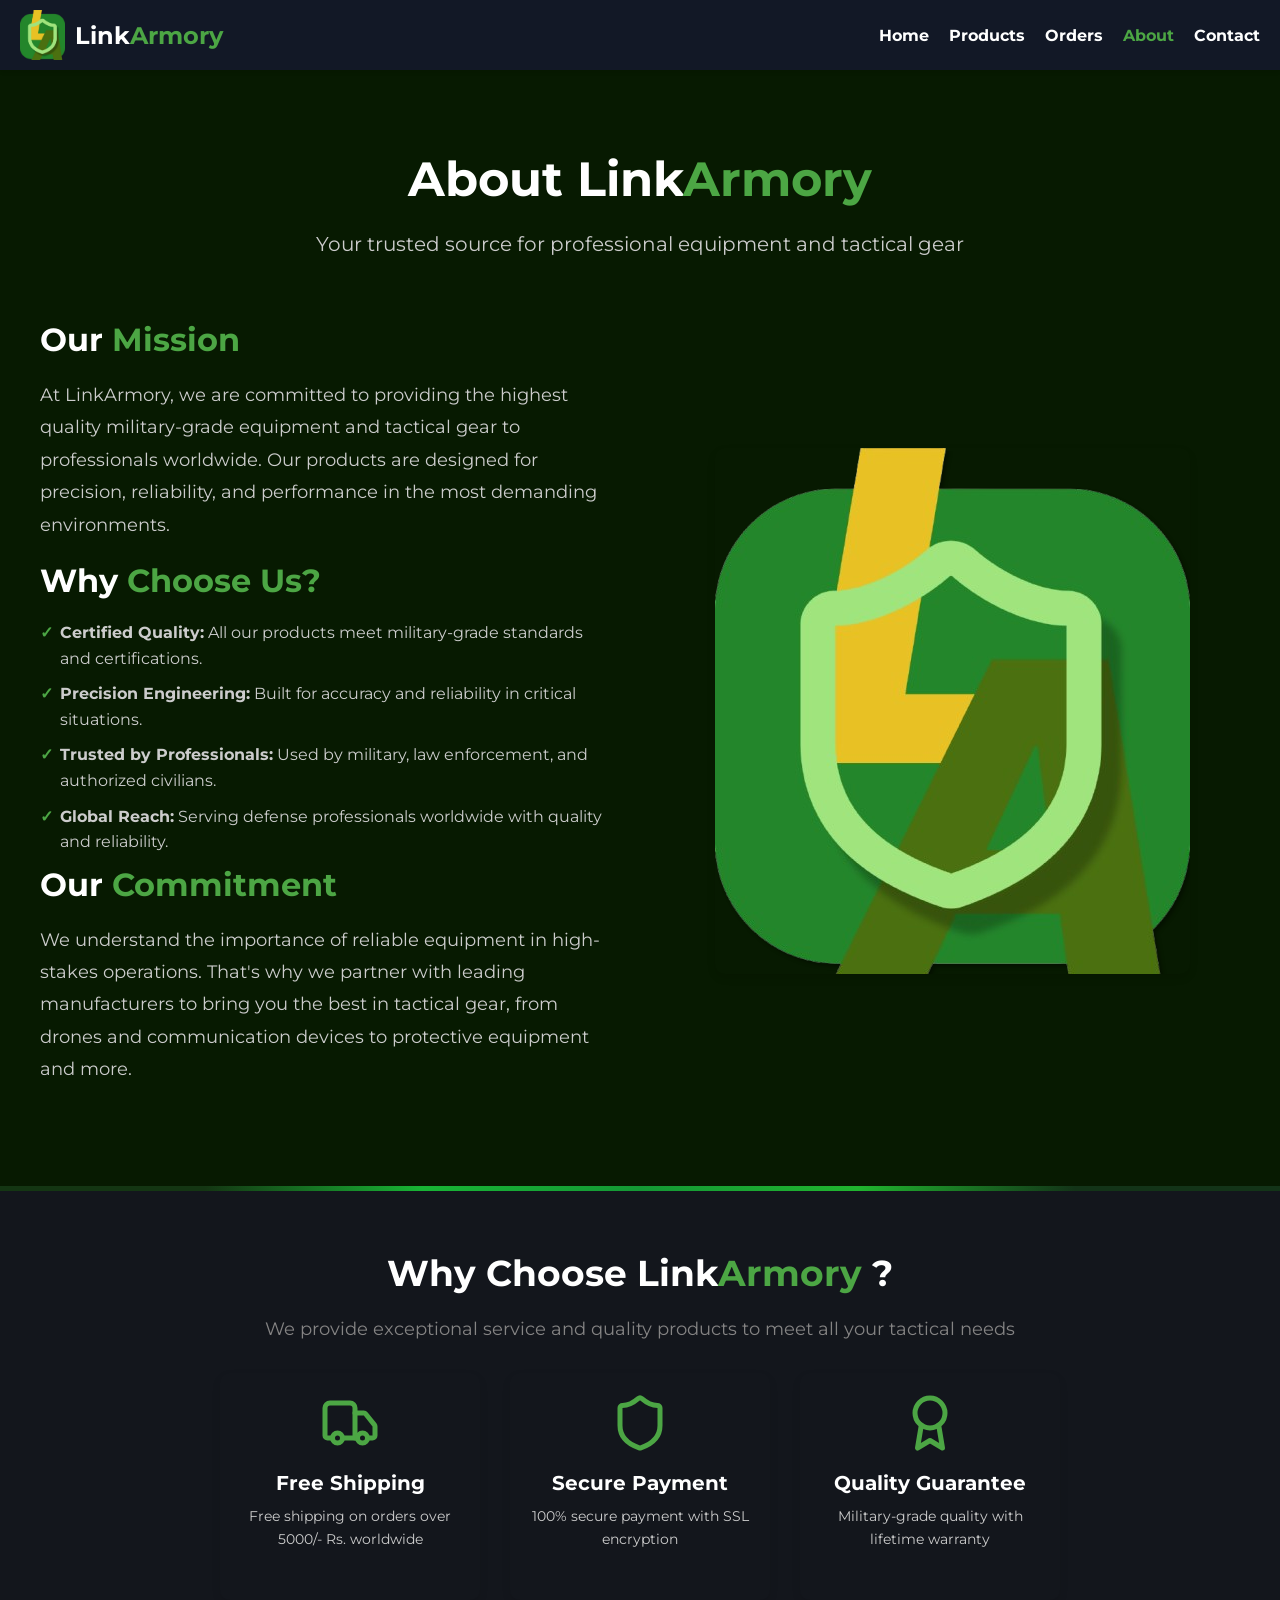
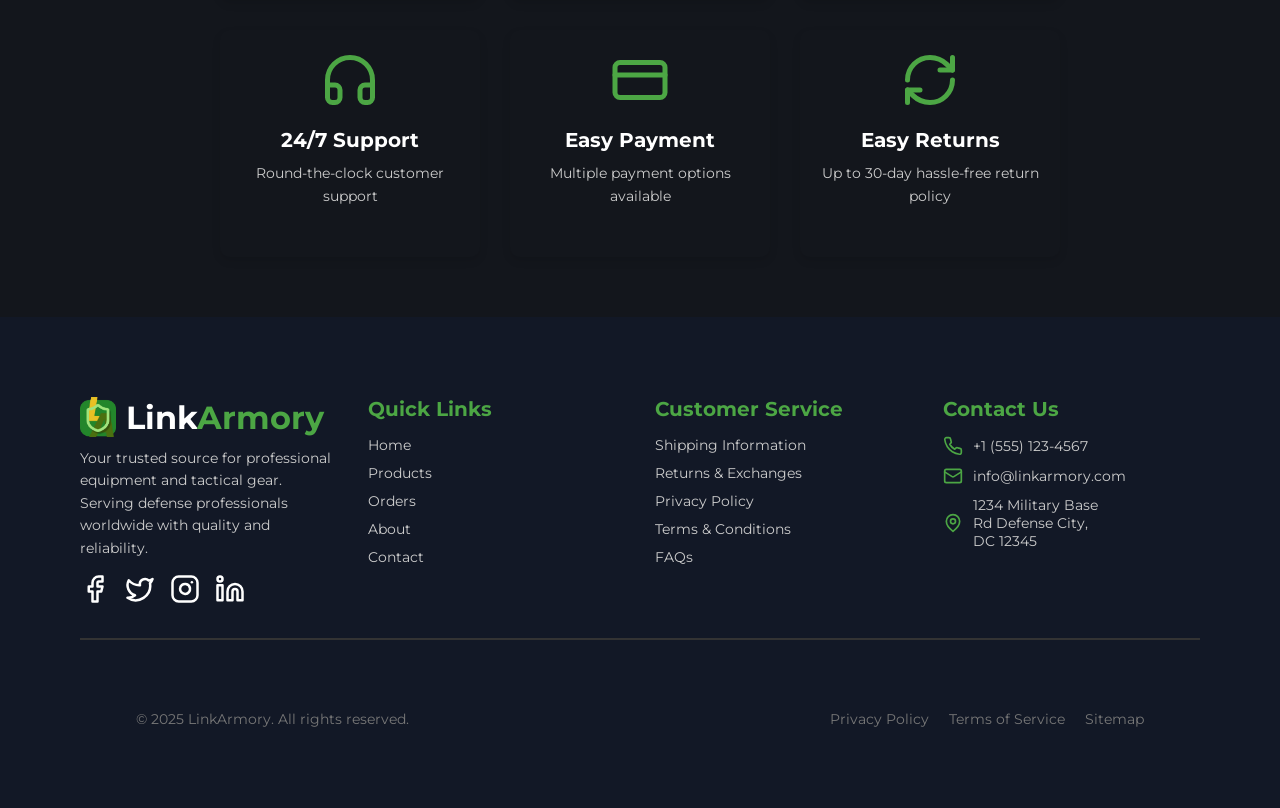
==== commit a794e81f: "update" ====
--- a/About.html
+++ b/About.html
@@ -41,16 +41,16 @@
 
     <main class="aboutMain">
         <section class="aboutHero">
-            <h1>About LinkArmory</h1>
+            <h1>About Link<b>Armory</b></h1>
             <p>Your trusted source for professional equipment and tactical gear</p>
         </section>
 
         <section class="aboutContent">
             <div class="aboutText">
-                <h2>Our Mission</h2>
+                <h2>Our <b>Mission</b></h2>
                 <p>At LinkArmory, we are committed to providing the highest quality military-grade equipment and tactical gear to professionals worldwide. Our products are designed for precision, reliability, and performance in the most demanding environments.</p>
 
-                <h2>Why Choose Us?</h2>
+                <h2>Why <b>Choose Us?</b></h2>
                 <ul>
                     <li><strong>Certified Quality:</strong> All our products meet military-grade standards and certifications.</li>
                     <li><strong>Precision Engineering:</strong> Built for accuracy and reliability in critical situations.</li>
@@ -58,7 +58,7 @@
                     <li><strong>Global Reach:</strong> Serving defense professionals worldwide with quality and reliability.</li>
                 </ul>
 
-                <h2>Our Commitment</h2>
+                <h2>Our <b>Commitment</b></h2>
                 <p>We understand the importance of reliable equipment in high-stakes operations. That's why we partner with leading manufacturers to bring you the best in tactical gear, from drones and communication devices to protective equipment and more.</p>
             </div>
             <div class="aboutImage">
@@ -67,6 +67,51 @@
         </section>
     </main>
 
+
+
+    <div class="separation"></div>
+
+    
+    <section class="describeBox">
+        <div class="describeContent">
+            <div class="head">
+                <h1>Why Choose Link<b>Armory</b> ?</h1>
+                <p>We provide exceptional service and quality products to meet all your tactical needs</p>
+            </div>
+            <ul>
+                <li>
+                    <button><img src="assets/shippingLogo.svg" alt=""></button>
+                    <h2>Free Shipping</h2>
+                    <p>Free shipping on orders over 5000/- Rs. worldwide</p>
+                </li>
+                <li>
+                    <button><img src="assets/LogoBorder.svg" alt=""></button>
+                    <h2>Secure Payment</h2>
+                    <p>100% secure payment with SSL encryption</p>
+                </li>
+                <li>
+                    <button><img src="assets/badge.svg" alt=""></button>
+                    <h2>Quality Guarantee</h2>
+                    <p>Military-grade quality with lifetime warranty</p>
+                </li>
+                <li>
+                    <button><img src="assets/cstmsupportLogo.svg" alt=""></button>
+                    <h2>24/7 Support</h2>
+                    <p>Round-the-clock customer support</p>
+                </li>
+                <li>
+                    <button><img src="assets/paymentLogo.svg" alt=""></button>
+                    <h2>Easy Payment</h2>
+                    <p>Multiple payment options available</p>
+                </li>
+                <li>
+                    <button><img src="assets/returnLogo.svg" alt=""></button>
+                    <h2>Easy Returns</h2>
+                    <p>Up to 30-day hassle-free return policy</p>
+                </li>
+            </ul>
+        </div>
+    </section>
     <footer class="footer">
         <div class="footerContent">
             <div class="footerSection">
--- a/styles.css
+++ b/styles.css
@@ -893,6 +893,9 @@
     font-size: 36px;
     margin-bottom: 20px;
 }
+.describeBox .describeContent h1 b {
+    color: var(--Logofont-color);
+}
 
 .describeBox .describeContent p {
     font-size: 18px;
--- a/About.css
+++ b/About.css
@@ -1,7 +1,7 @@
 .aboutMain {
     padding: 80px 20px;
     text-align: center;
-    background-color: var(--upbackground-color);
+    background-color: #071a01;
 }
 
 .aboutHero {
@@ -12,6 +12,9 @@
     font-size: 48px;
     margin-bottom: 20px;
     color: var(--font-color);
+}
+.aboutHero h1 b {
+    color: var(--Logofont-color);
 }
 
 .aboutHero p {
@@ -37,6 +40,9 @@
 .aboutText h2 {
     font-size: 32px;
     margin-bottom: 20px;
+    color: var(--font-color);
+}
+.aboutText h2 b {
     color: var(--Logofont-color);
 }
 
